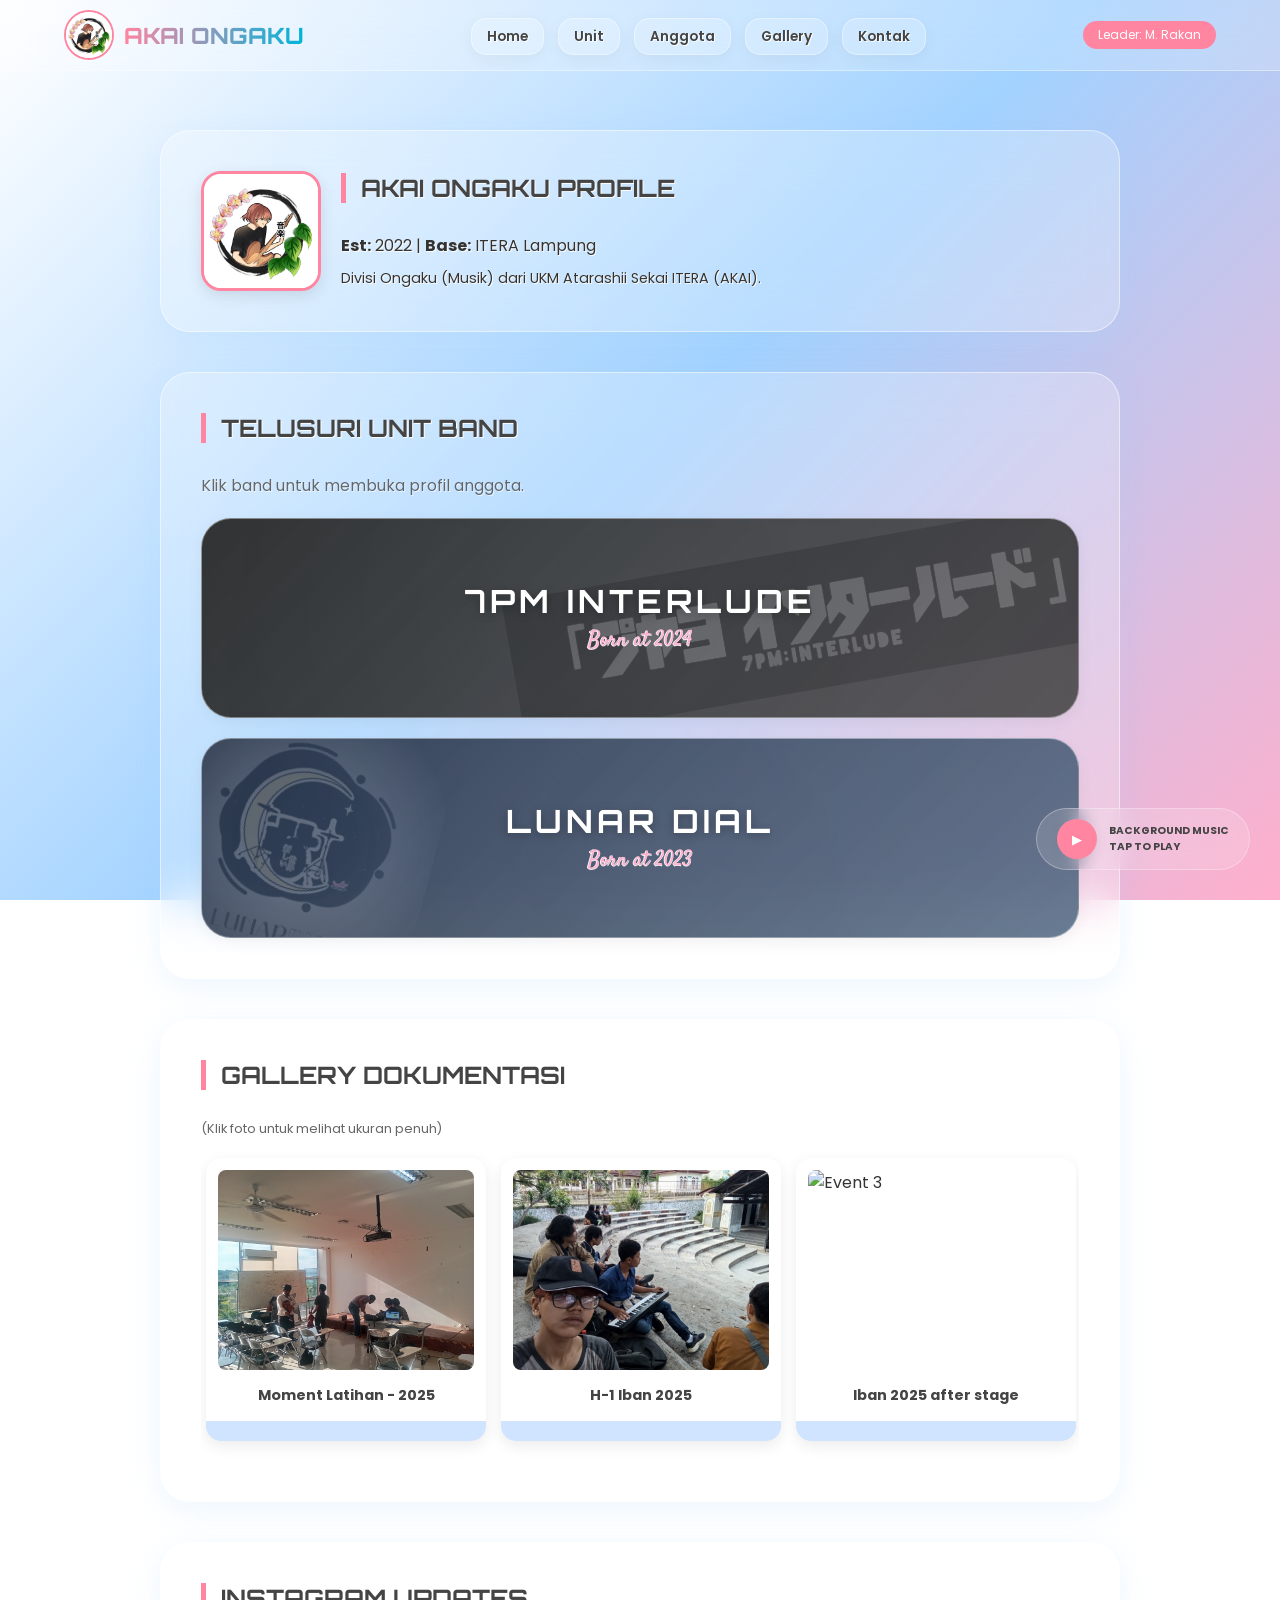
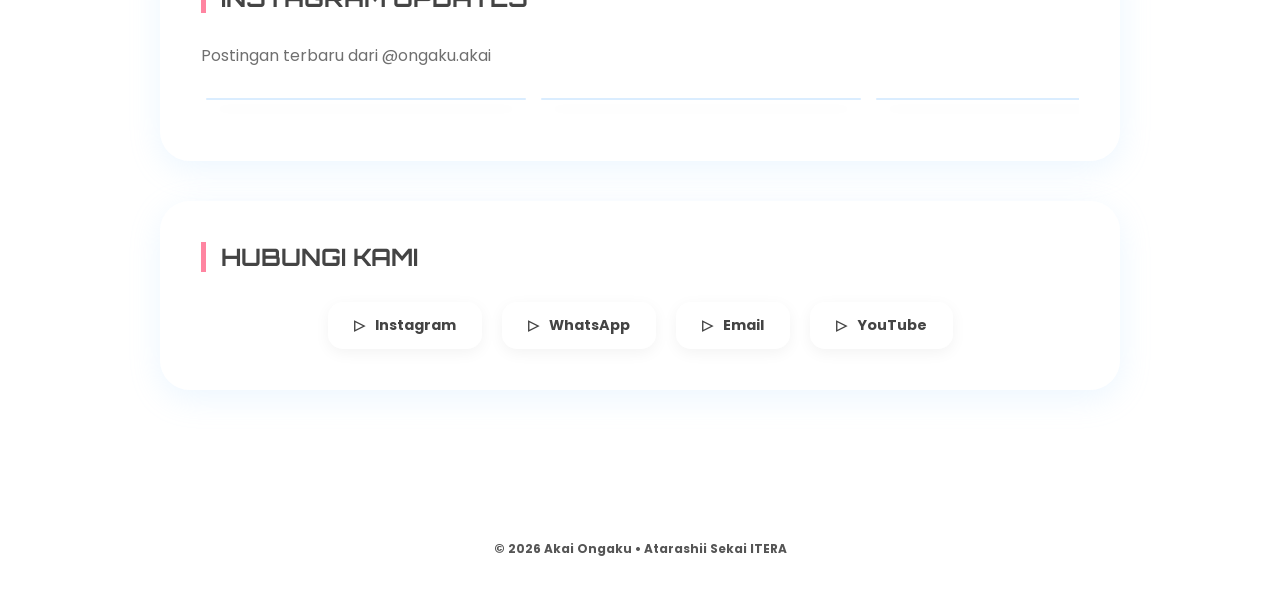
==== index.html @ 11abb49c "deleted:    README.md renamed:    "\343\202\253\343\203\251\343\202\252\343\202\261\346\225\227\345\" ====
<!DOCTYPE html>
<html lang="id">
<head>
    <meta charset="UTF-8">
    <meta name="viewport" content="width=device-width, initial-scale=1.0">
    <title>Akai Ongaku | Atarashii Sekai</title>
    <link href="https://fonts.googleapis.com/css2?family=Poppins:wght@300;400;600;700&family=Orbitron:wght@500;800&family=Satisfy&display=swap" rel="stylesheet">
    <style>
        /* =========================================
           1. VARIABEL & RESET GLOBAL
        ========================================= */
        :root {
            --soft-blue: rgba(162, 210, 255, 0.4);
            --candy-pink: rgba(255, 175, 204, 0.5);
            --bright-pink: #ff85a1;
            --deep-blue: #1b263b;
            --glass-white: rgba(255, 255, 255, 0.25);
            --text-color: #333;
        }

        * { 
            margin: 0; 
            padding: 0; 
            box-sizing: border-box; 
            scroll-behavior: smooth; 
        }

        body {
            font-family: 'Poppins', sans-serif;
            background: linear-gradient(135deg, #ffffff 0%, #a2d2ff 50%, #ffafcc 100%);
            background-attachment: fixed;
            min-height: 100vh;
            color: var(--text-color);
            overflow-x: hidden;
        }

        /* --- TIPOGRAFI & SHADOW --- */
        h1, h2, h3, p, li, strong, nav a, .member-name, .cat-btn {
            text-shadow: 0.5px 0.5px 0px rgba(255, 255, 255, 0.9), 
                        -0.5px -0.5px 0px rgba(255, 255, 255, 0.9);
        }

        h2 { 
            color: #444; 
            border-left: 5px solid var(--bright-pink); 
            padding-left: 15px; 
            margin-bottom: 30px; 
            font-family: 'Orbitron', sans-serif; 
            text-transform: uppercase; 
        }

        /* --- INTERAKSI GLOBAL (HOVER & ACTIVE) --- */
        nav a, .cat-btn, .member-bio-card, .special-slide, .play-btn, .contact-btn, .close-btn {
            transition: all 0.4s cubic-bezier(0.175, 0.885, 0.32, 1.275);
            box-shadow: 0 4px 15px rgba(0, 0, 0, 0.05);
            backdrop-filter: blur(5px);
            border: 1px solid rgba(255, 255, 255, 0.4);
            cursor: pointer;
            position: relative;
        }

        nav a:hover, .cat-btn:hover, .member-bio-card:hover, .special-slide:hover, .contact-btn:hover, .close-btn:hover {
            transform: translateY(-5px);
            box-shadow: 0 15px 30px rgba(162, 210, 255, 0.3);
            background: rgba(255, 255, 255, 0.7);
            border-color: var(--bright-pink);
        }

        nav a:active, .cat-btn:active, .member-bio-card:active, .special-slide:active, .play-btn:active, .contact-btn:active, .close-btn:active {
            transform: scale(0.96) translateY(2px);
            background: rgba(255, 255, 255, 0.1) !important;
            box-shadow: 0 2px 5px rgba(0,0,0,0.1);
            backdrop-filter: blur(2px);
        }

        /* =========================================
           2. HEADER & NAVIGASI
        ========================================= */
        header {
            background: rgba(255, 255, 255, 0.2); 
            backdrop-filter: blur(15px);
            padding: 10px 5%; 
            display: flex; 
            justify-content: space-between; 
            align-items: center;
            position: fixed; 
            width: 100%; 
            top: 0; 
            z-index: 1000;
            border-bottom: 1px solid rgba(255, 255, 255, 0.4);
        }

        .header-logo { 
            width: 50px; height: 50px; object-fit: contain; 
            border-radius: 50%; border: 2px solid var(--bright-pink); 
        }

        .logo-text { 
            font-family: 'Orbitron', sans-serif; font-size: 1.4rem; font-weight: 800; 
            background: linear-gradient(to right, #ff85a1, #00b4d8, #ff85a1); 
            background-size: 200% auto; -webkit-background-clip: text; 
            -webkit-text-fill-color: transparent; animation: shine 3s linear infinite; 
        }
        @keyframes shine { to { background-position: 200% center; } }

        .leader-tag { 
            font-size: 0.75rem; background: var(--bright-pink); color: white; 
            padding: 5px 15px; border-radius: 20px; 
        }

        nav a { 
            text-decoration: none; color: #444; margin-left: 10px; 
            font-size: 0.85rem; font-weight: 600; padding: 8px 15px; 
            border-radius: 15px; background: rgba(255,255,255,0.2); 
        }

        /* =========================================
           3. KONTAINER UTAMA & SECTIONS
        ========================================= */
        .container { max-width: 1000px; margin: 110px auto 50px; padding: 20px; }

        section {
            background: var(--glass-white); backdrop-filter: blur(25px);
            margin-bottom: 40px; padding: 40px; border-radius: 30px;
            border: 1.5px solid rgba(255, 255, 255, 0.5);
            box-shadow: 0 8px 32px rgba(162, 210, 255, 0.2);
        }

        /* --- BANNER UNIT (7PM & LUNAR) --- */
        .special-slide {
            height: 200px; display: flex; flex-direction: column;
            justify-content: center; align-items: center; text-align: center;
            padding: 0 10%; color: white; border-radius: 30px; margin-top: 20px;
            overflow: hidden; position: relative;
        }
        .special-slide::after { 
            content: ""; position: absolute; width: 200%; height: 200%; 
            background: radial-gradient(circle, rgba(255,255,255,0.05) 0%, transparent 70%); 
            animation: rotate 20s linear infinite; z-index: 1; pointer-events: none; 
        }
        @keyframes rotate { from { transform: rotate(0deg); } to { transform: rotate(360deg); } }

        .slide-7pm { background: linear-gradient(135deg, rgba(26,26,26,0.9), rgba(50,50,50,0.8)); }
        .slide-lunar { background: linear-gradient(135deg, rgba(27,38,59,0.9), rgba(65,90,119,0.8)); }

        .unit-info { z-index: 10; position: relative; }
        .unit-info h1 { font-family: 'Orbitron'; font-size: 2rem; letter-spacing: 4px; text-shadow: 0 2px 10px rgba(0,0,0,0.3); margin-bottom: 5px; }
        .unit-info p { font-family: 'Satisfy'; font-size: 1.3rem; color: #ffafcc; }

        .band-bg-logo { position: absolute; top: 50%; z-index: 5; pointer-events: none; transition: all 0.5s ease; }
        .bg-7pm { right: -5%; width: 70%; height: auto; transform: translateY(-50%) rotate(-10deg); opacity: 0.15; filter: brightness(200%) grayscale(100%); }
        .bg-lunar { left: -5%; height: 140%; width: auto; transform: translateY(-50%) rotate(15deg); opacity: 0.2; -webkit-mask-image: radial-gradient(circle, black 30%, transparent 80%); mask-image: radial-gradient(circle, black 30%, transparent 80%); filter: drop-shadow(0 0 20px rgba(255,255,255,0.5)); }
        
        .special-slide:hover .bg-7pm { transform: translateY(-50%) rotate(0deg) scale(1.05); opacity: 0.25; }
        .special-slide:hover .bg-lunar { transform: translateY(-50%) rotate(0deg) scale(1.05); opacity: 0.3; }

        /* --- KATEGORI & KARTU ANGGOTA --- */
        .category-nav { display: flex; gap: 10px; margin-bottom: 25px; flex-wrap: wrap; justify-content: center; }
        .cat-btn { background: rgba(255,255,255,0.3); padding: 8px 15px; border-radius: 15px; font-size: 0.8rem; font-weight: 700; color: var(--text-color); }
        .cat-btn.active { animation: active-glow 2s infinite ease-in-out; background: rgba(255, 133, 161, 0.2) !important; color: var(--deep-blue); border-color: var(--bright-pink); }
        @keyframes active-glow { 0%, 100% { box-shadow: 0 0 5px var(--bright-pink); } 50% { box-shadow: 0 0 15px var(--bright-pink); } }

        .member-grid { display: grid; grid-template-columns: repeat(auto-fit, minmax(250px, 1fr)); gap: 20px; }
        .member-bio-card { background: rgba(255, 255, 255, 0.5); border-radius: 25px; padding: 20px; display: flex; gap: 15px; align-items: center; text-decoration: none; color: inherit; }
        .bio-photo { width: 65px; height: 65px; border-radius: 12px; object-fit: cover; border: 2px solid white; box-shadow: 0 4px 10px rgba(0,0,0,0.1); background: #eee; }

        /* --- GALERI (CAROUSEL + CLICK TO FIT) --- */
        .gallery-grid { 
            display: flex; /* Mode baris ke samping */
            gap: 15px; 
            overflow-x: auto; /* Bisa digeser horizontal */
            padding: 10px 5px 20px; 
            scroll-snap-type: x mandatory; 
            -webkit-overflow-scrolling: touch; 
        }
        
        .gallery-grid::-webkit-scrollbar { height: 8px; }
        .gallery-grid::-webkit-scrollbar-thumb { background: var(--bright-pink); border-radius: 10px; }

        .gallery-item { 
            flex: 0 0 280px; 
            scroll-snap-align: center; 
            background: white; 
            border-radius: 15px; 
            padding: 12px 12px 0 12px; 
            box-shadow: 0 5px 15px rgba(0,0,0,0.08); 
            border-bottom: 20px solid #d0e3ff; 
            display: flex;
            flex-direction: column;
            transition: transform 0.3s ease;
        }

        .gallery-item:hover { transform: translateY(-5px); }

        .gallery-item img { 
            width: 100%; 
            height: 200px; /* Tinggi awal seragam */
            object-fit: cover; 
            border-radius: 8px;
            display: block; 
            cursor: pointer; 
            transition: all 0.4s ease; 
        }
        
        .gallery-item:hover img { transform: scale(1.05); }

        /* Class untuk mode "Utuh" saat diklik */
        .gallery-item img.show-full {
            object-fit: contain !important; 
            background-color: #1b263b; 
            transform: scale(1) !important; 
        }

        .gallery-item .desc { 
            padding: 15px 10px; 
            font-size: 0.9rem; 
            background: white; 
            text-align: center; 
            font-weight: 700; 
            color: #444; 
        }

        /* --- INSTAGRAM FEED --- */
        .ig-embed-container { display: flex; gap: 15px; overflow-x: auto; padding: 10px 5px 20px; scroll-snap-type: x mandatory; -webkit-overflow-scrolling: touch; }
        .ig-embed-container::-webkit-scrollbar { height: 6px; }
        .ig-embed-container::-webkit-scrollbar-thumb { background: var(--candy-pink); border-radius: 10px; }
        .ig-embed-card { flex: 0 0 320px; scroll-snap-align: center; background: white; border-radius: 15px; overflow: hidden; box-shadow: 0 10px 20px rgba(0,0,0,0.05); border: 1px solid var(--soft-blue); }

        /* --- KONTAK & FOOTER --- */
        .contact-grid { display: flex; justify-content: center; gap: 20px; flex-wrap: wrap; }
        .contact-btn { display: flex; align-items: center; gap: 10px; padding: 12px 25px; background: rgba(255,255,255,0.4); border-radius: 15px; text-decoration: none; color: #444; font-weight: bold; font-size: 0.9rem; }
        footer { text-align: center; padding: 40px; color: #555; font-size: 0.75rem; font-weight: bold; }

        /* =========================================
           4. OVERLAY & BACKGROUND BAND
        ========================================= */
        .overlay-page {
            position: fixed; top: 0; left: 0; width: 100%; height: 100%;
            background: rgba(255, 255, 255, 0.95); backdrop-filter: blur(30px);
            z-index: 3000; padding: 80px 20px 40px; overflow-y: auto;
            transform: translateY(100%); opacity: 0; transition: all 0.6s cubic-bezier(0.77, 0, 0.175, 1);
        }
        
        .overlay-page.active { transform: translateY(0); opacity: 1; }
        
        .close-btn {
            position: fixed; top: 20px; right: 20px; width: 50px; height: 50px;
            border-radius: 50%; background: var(--bright-pink); color: white;
            font-size: 1.5rem; display: flex; justify-content: center; align-items: center;
            z-index: 3001; border: 2px solid white;
        }

        #page-7pm, #page-lunar {
            background-size: cover;      
            background-position: center; 
            background-repeat: no-repeat;
            color: white !important;     
        }

        #page-7pm { background-image: linear-gradient(to bottom, rgba(27, 38, 59, 0.9), rgba(0, 0, 0, 0.95)), url('pict/bg/7L.png'); }
        #page-lunar { background-image: linear-gradient(to bottom, rgba(27, 38, 59, 0.9), rgba(0, 0, 0, 0.95)), url('pict/bg/LD.png'); }

        #page-7pm h1, #page-7pm h2, #page-7pm p,
        #page-lunar h1, #page-lunar h2, #page-lunar p,
        #page-7pm .unit-info p, #page-lunar .unit-info p {
            color: white !important;
            text-shadow: 0 2px 10px rgba(0,0,0,0.8) !important;
        }
        
        #page-7pm h2, #page-lunar h2 { border-left: none; text-align: center; padding-left: 0; }
        #page-7pm p[style*="Satisfy"] { color: #ff85a1 !important; }
        #page-lunar p[style*="Satisfy"] { color: #a2d2ff !important; }

        /* =========================================
           5. MUSIC PLAYER & PARTIKEL NOT MUSIK
        ========================================= */
        .music-player { 
            position: fixed; bottom: 30px; right: 30px; 
            background: rgba(255, 255, 255, 0.15); backdrop-filter: blur(10px); 
            padding: 10px 20px; border-radius: 50px; display: flex; align-items: center; 
            gap: 12px; border: 1px solid rgba(255, 255, 255, 0.3); z-index: 2000; 
        }
        
        .music-player:hover { 
            background: rgba(255, 255, 255, 0.4); 
            border-color: var(--bright-pink); 
            transform: translateY(-5px) !important; 
        }
        
        .play-btn { 
            width: 40px; height: 40px; border-radius: 50%; border: none; 
            background: var(--bright-pink); color: white; display: flex; 
            align-items: center; justify-content: center; position: relative; 
        }
        
        .play-btn.playing::after { 
            content: ""; position: absolute; width: 100%; height: 100%; 
            border-radius: 50%; background: var(--bright-pink); 
            animation: pulse-ring 1.5s cubic-bezier(0.215, 0.61, 0.355, 1) infinite; 
        }
        
        @keyframes pulse-ring { 
            0% { transform: scale(.33); } 
            80%, 100% { opacity: 0; } 
        }

        #particles { position: fixed; top: 0; left: 0; width: 100%; height: 100%; z-index: -1; }
        
        .music-note {
            position: absolute; bottom: -50px; color: rgba(255, 255, 255, 0.6); 
            font-size: 24px; pointer-events: none; animation: floatUp linear forwards; 
            z-index: -1; text-shadow: 0 0 5px rgba(255, 133, 161, 0.4); 
        }
        
        @keyframes floatUp {
            0% { transform: translateY(0) rotate(0deg) translateX(0); opacity: 0; }
            10% { opacity: 0.8; }
            100% { transform: translateY(-110vh) rotate(360deg) translateX(50px); opacity: 0; }
        }

        /* =========================================
           6. RESPONSIVE MOBILE (Posisikan Paling Bawah!)
        ========================================= */
        @media (max-width: 768px) {
            header { flex-direction: column; gap: 15px; padding: 15px; background: rgba(255, 255, 255, 0.85); }
            nav { display: flex; flex-wrap: wrap; justify-content: center; gap: 8px; }
            nav a { margin: 0; font-size: 0.75rem; padding: 6px 12px; }
            .leader-tag { display: none; }
            
            .container { margin-top: 160px; padding: 15px; }
            h1 { font-size: 1.8rem !important; }
            h2 { font-size: 1.4rem; border-left-width: 4px; padding-left: 10px; }
            
            .special-slide { height: 160px; padding: 0 15px; }
            .special-slide .unit-info h1 { font-size: 1.5rem; letter-spacing: 2px; }
            .bg-7pm, .bg-lunar { opacity: 0.1; }
            
            .music-player { bottom: 15px; right: 15px; padding: 8px 15px; background: rgba(255, 255, 255, 0.6); }
            .music-player div { display: none; } 
            
            .overlay-page { padding: 20px 15px; z-index: 5000; }
            .close-btn { top: 15px; right: 15px; width: 40px; height: 40px; font-size: 1.2rem; }
            
            .contact-grid { display: grid; grid-template-columns: 1fr 1fr; gap: 10px; }
            .contact-btn { justify-content: center; font-size: 0.8rem; padding: 10px; }
            
            .ig-embed-card { flex: 0 0 280px; }
            #instagram-feed { display: none; }
        }
    </style>
</head>
<body>

    <div id="particles"></div>

    <header>
        <div style="display: flex; align-items: center; gap: 10px;">
            <img src="pict/logo/1000211311.png" class="header-logo" alt="Akai Logo">
            <div class="logo-text">AKAI ONGAKU</div>
        </div>
        <nav>
            <a href="#home">Home</a>
            <a href="#unit">Unit</a>
            <a href="#" onclick="openOverlay('members')">Anggota</a>
            <a href="#gallery">Gallery</a>
            <a href="#contact">Kontak</a>
        </nav>
        <div class="leader-tag">Leader: M. Rakan</div>
    </header>

    <div class="music-player">
        <button class="play-btn" id="playPause">▶</button>
        <div style="font-size: 0.65rem; font-weight: bold; color: #444;">
            BACKGROUND MUSIC<br><span id="statusText">TAP TO PLAY</span>
        </div>
        <audio id="bgMusic" loop src="./database/カラオケ敗北ヒーロー  ころんOff Vocal.mp3"></audio>
    </div>

    <div class="container">
        
        <section id="home">
            <div style="display: flex; align-items: center; gap: 20px; flex-wrap: wrap;">
                <img src="pict/logo/1000211311.png" style="width: 120px; border-radius: 20px; border: 3px solid var(--bright-pink); box-shadow: 0 5px 15px rgba(0,0,0,0.1);" alt="Akai Profile">
                <div>
                    <h2>Akai Ongaku Profile</h2>
                    <p><strong>Est:</strong> 2022 | <strong>Base:</strong> ITERA Lampung</p>
                    <p style="margin-top: 10px; font-size: 0.9rem;">Divisi Ongaku (Musik) dari UKM Atarashii Sekai ITERA (AKAI).</p>
                </div>
            </div>
        </section>

        <section id="unit">
            <h2>Telusuri Unit Band</h2>
            <p style="margin-bottom: 20px; opacity: 0.7;">Klik band untuk membuka profil anggota.</p>
            
            <div class="special-slide slide-7pm" onclick="openOverlay('7pm')">
                <img src="pict/logo/7Lude1.png.png" class="band-bg-logo bg-7pm" alt="7PM Watermark">
                <div class="unit-info">
                    <h1>7PM INTERLUDE</h1>
                    <p>Born at 2024</p>
                </div>
            </div>

            <div class="special-slide slide-lunar" onclick="openOverlay('lunar')">
                <img src="pict/logo/LunarDial.jpg" class="band-bg-logo bg-lunar" alt="Lunar Watermark">
                <div class="unit-info">
                    <h1>LUNAR DIAL</h1>
                    <p>Born at 2023</p>
                </div>
            </div>
        </section>  
        
        <section id="gallery">
            <h2>Gallery Dokumentasi</h2>
            <p style="font-size: 0.8rem; margin-bottom: 10px; color: #666;">(Klik foto untuk melihat ukuran penuh)</p>
            <div class="gallery-grid">
                <div class="gallery-item">
                    <img src="pict/bg/Kelas2023.jpg" alt="Event 1">
                    <div class="desc">Moment Latihan - 2025</div>
                </div>
                <div class="gallery-item">
                    <img src="pict/bg/Iban23prep.jpg" alt="Event 2">
                    <div class="desc">H-1 Iban 2025</div>
                </div>
                <div class="gallery-item">
                    <img src="pict/bg/Iban2025.png" alt="Event 3">
                    <div class="desc">Iban 2025 after stage</div>
                </div>
            </div>
        </section>
        
        <section id="instagram-feed">
            <h2>Instagram Updates</h2>
            <p style="margin-bottom: 20px; opacity: 0.7;">Postingan terbaru dari @ongaku.akai</p>
            
            <div class="horizontal-scroll ig-embed-container">
                <div class="ig-embed-card">
                    <blockquote class="instagram-media" data-instgrm-permalink="https://www.instagram.com/reel/C9dBE7JuEC5/" data-instgrm-version="14"></blockquote>
                </div>
                <div class="ig-embed-card">
                    <blockquote class="instagram-media" data-instgrm-permalink="https://www.instagram.com/reel/DBtvHWwRVF-/" data-instgrm-version="14"></blockquote>
                </div>
                <div class="ig-embed-card">
                    <blockquote class="instagram-media" data-instgrm-permalink="https://www.instagram.com/reel/C-k5lm6OPmc/" data-instgrm-version="14"></blockquote>
                </div>
                <div class="ig-embed-card">
                    <blockquote class="instagram-media" data-instgrm-permalink="https://www.instagram.com/reel/C-3ANvCuqGm/" data-instgrm-version="14"></blockquote>
                </div>
                <div class="ig-embed-card">
                    <blockquote class="instagram-media" data-instgrm-permalink="https://www.instagram.com/reel/DAnk06qONRy/" data-instgrm-version="14"></blockquote>
                </div>
                <div class="ig-embed-card">
                    <blockquote class="instagram-media" data-instgrm-permalink="https://www.instagram.com/reel/DHx0wN8vG3r/" data-instgrm-version="14"></blockquote>
                </div>
            </div>
        </section>
        <script async src="//www.instagram.com/embed.js"></script>

        <section id="contact">
            <h2>Hubungi Kami</h2>
            <div class="contact-grid">
                <a href="https://www.instagram.com/ongaku.akai" target="_blank" class="contact-btn">
                    <span>▷</span> Instagram
                </a>
                <a href="#" target="_blank" class="contact-btn">
                    <span>▷</span> WhatsApp
                </a>
                <a href="#" class="contact-btn">
                    <span>▷</span> Email
                </a>
                <a href="#" class="contact-btn">
                    <span>▷</span> YouTube
                </a>
            </div>
        </section>

    </div>

    <div id="page-7pm" class="overlay-page">
        <div class="close-btn" onclick="closeOverlay('7pm')">×</div>
        <div class="container" style="margin-top: 20px;">
            <div style="text-align: center; margin-bottom: 40px;">
                <img src="pict/logo/7Lude1.png.png" style="width: 150px; border-radius: 20px; margin-bottom: 10px; box-shadow: 0 10px 30px rgba(0,0,0,0.2);">
                <h1 style="font-family: 'Orbitron'; font-size: 2.5rem; margin-bottom: 0;">7PM INTERLUDE</h1>
                <p style="font-family: 'Satisfy'; color: #ff85a1; font-size: 1.5rem;">The Sunset Symphony</p>
            </div>
            <h2>Anggota 7Lude</h2>
            <div class="member-grid" id="grid-7pm"></div>
        </div>
    </div>

    <div id="page-lunar" class="overlay-page">
        <div class="close-btn" onclick="closeOverlay('lunar')">×</div>
        <div class="container" style="margin-top: 20px;">
            <div style="text-align: center; margin-bottom: 40px;">
                <img src="pict/logo/LunarDial.jpg" style="width: 150px; border-radius: 50%; margin-bottom: 10px; box-shadow: 0 0 30px rgba(255,255,255,0.5); border: 4px solid white;">
                <h1 style="font-family: 'Orbitron'; font-size: 2.5rem; margin-bottom: 0;">LUNAR DIAL</h1>
                <p style="font-family: 'Satisfy'; color: #a2d2ff; font-size: 1.5rem;">Midnight Call</p>
            </div>
            <h2>Anggota Lunar Dial</h2>
            <div class="member-grid" id="grid-lunar"></div>
        </div>
    </div>

    <div id="page-members" class="overlay-page">
        <div class="close-btn" onclick="closeOverlay('members')">×</div>
        <div class="container" style="margin-top: 20px;">
            <h1 style="text-align: center; font-family: 'Orbitron'; margin-bottom: 30px;">Daftar Anggota</h1>
            <div class="category-nav">
                <div class="cat-btn active" onclick="switchMemberTab('pengurus26', this)">Pengurus 2026</div>
                <div class="cat-btn" onclick="switchMemberTab('aktif', this)">Anggota</div>
                <div class="cat-btn" onclick="switchMemberTab('demis', this)">Demisioner</div>
                <div class="cat-btn" onclick="switchMemberTab('lulus', this)">Lulus</div>
                <div class="cat-btn" onclick="switchMemberTab('founder', this)">Founder 2022</div>
            </div>
            <div class="member-grid" id="grid-general"></div>
        </div>
    </div>

    <footer>&copy; 2026 Akai Ongaku • Atarashii Sekai ITERA</footer>
    <script src="script.js"></script>
    
    <!-- Vercel Speed Insights -->
    <script>
        window.si = window.si || function () { (window.siq = window.siq || []).push(arguments); };
    </script>
    <script defer src="/_vercel/speed-insights/script.js"></script>
</body>
</html>
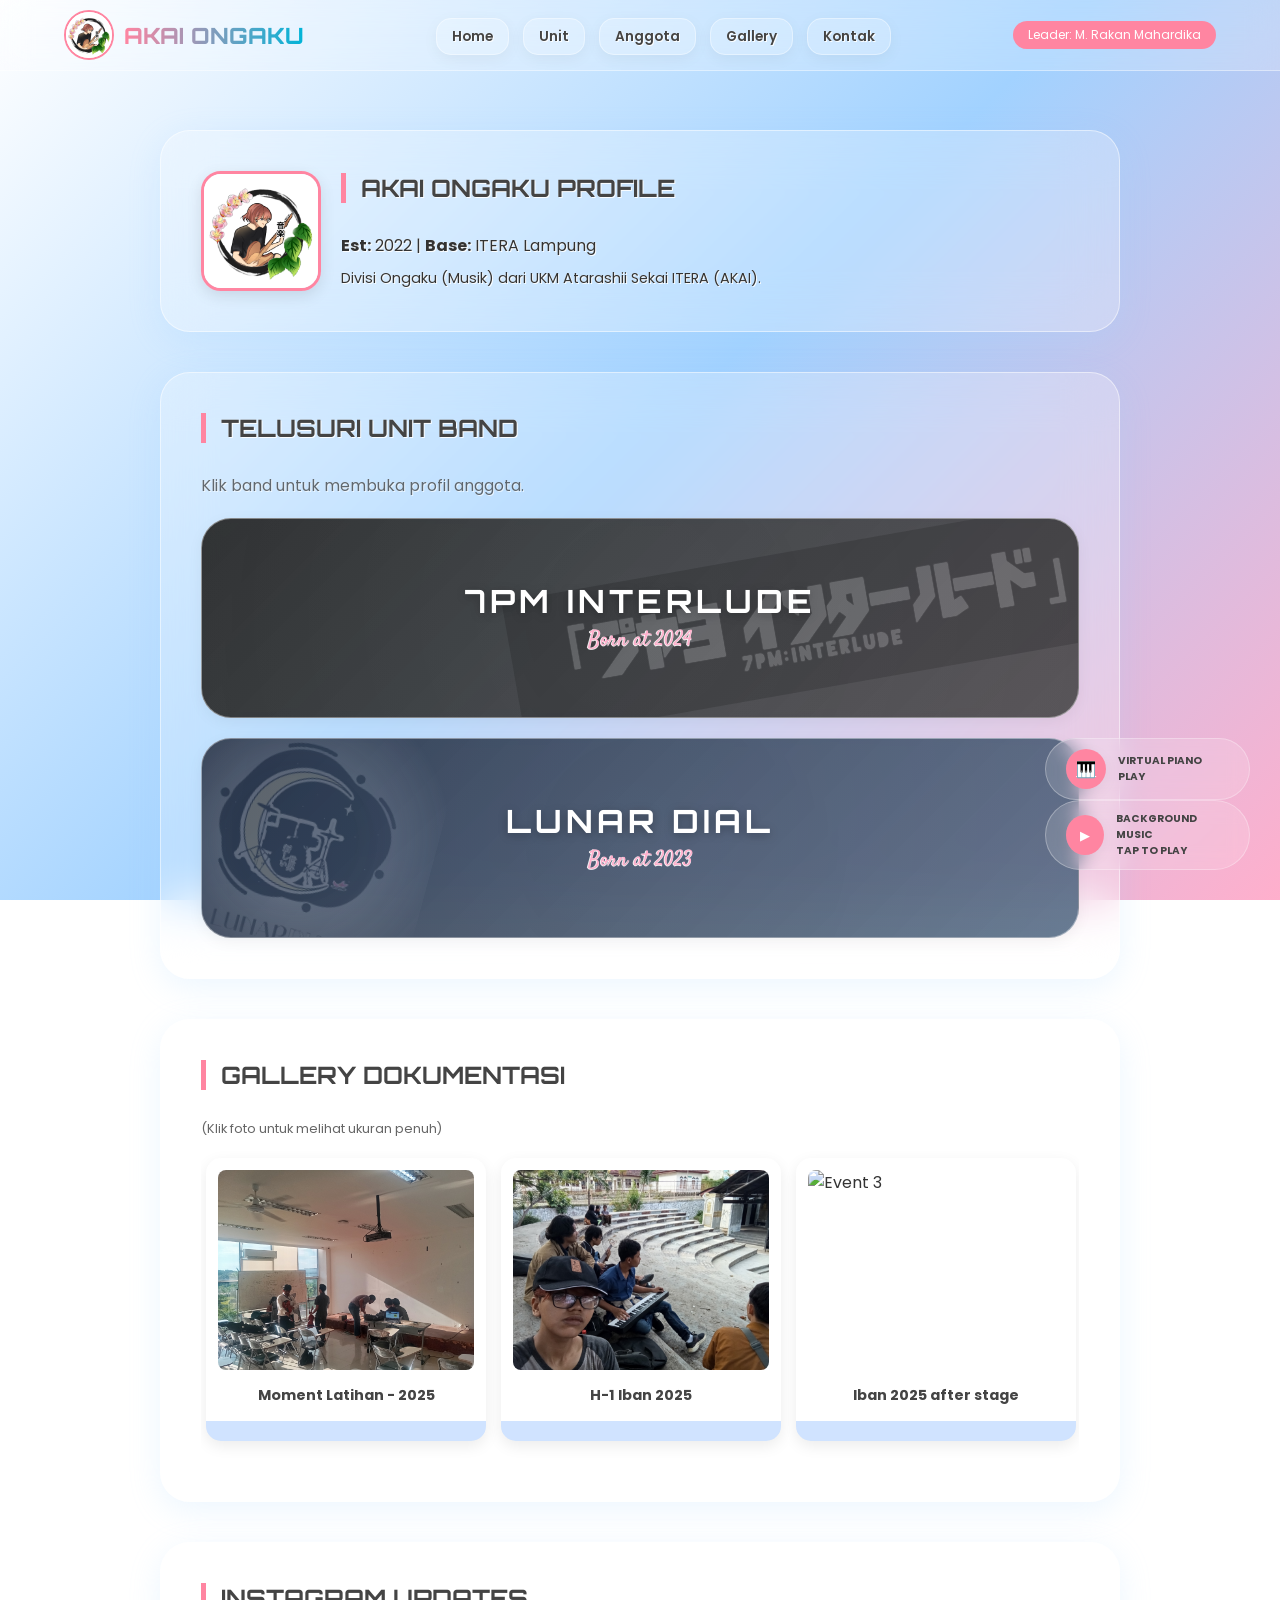
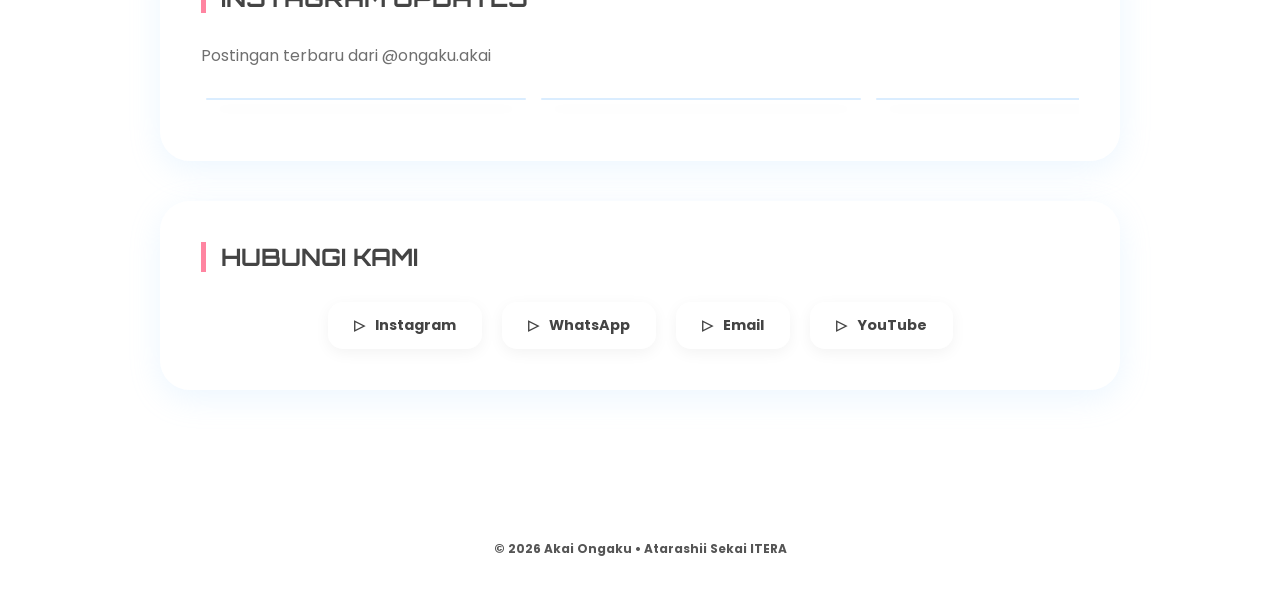
==== commit 12c77585: "Added Virtual Piano" ====
--- a/index.html
+++ b/index.html
@@ -5,349 +5,8 @@
     <meta name="viewport" content="width=device-width, initial-scale=1.0">
     <title>Akai Ongaku | Atarashii Sekai</title>
     <link href="https://fonts.googleapis.com/css2?family=Poppins:wght@300;400;600;700&family=Orbitron:wght@500;800&family=Satisfy&display=swap" rel="stylesheet">
-    <style>
-        /* =========================================
-           1. VARIABEL & RESET GLOBAL
-        ========================================= */
-        :root {
-            --soft-blue: rgba(162, 210, 255, 0.4);
-            --candy-pink: rgba(255, 175, 204, 0.5);
-            --bright-pink: #ff85a1;
-            --deep-blue: #1b263b;
-            --glass-white: rgba(255, 255, 255, 0.25);
-            --text-color: #333;
-        }
-
-        * { 
-            margin: 0; 
-            padding: 0; 
-            box-sizing: border-box; 
-            scroll-behavior: smooth; 
-        }
-
-        body {
-            font-family: 'Poppins', sans-serif;
-            background: linear-gradient(135deg, #ffffff 0%, #a2d2ff 50%, #ffafcc 100%);
-            background-attachment: fixed;
-            min-height: 100vh;
-            color: var(--text-color);
-            overflow-x: hidden;
-        }
-
-        /* --- TIPOGRAFI & SHADOW --- */
-        h1, h2, h3, p, li, strong, nav a, .member-name, .cat-btn {
-            text-shadow: 0.5px 0.5px 0px rgba(255, 255, 255, 0.9), 
-                        -0.5px -0.5px 0px rgba(255, 255, 255, 0.9);
-        }
-
-        h2 { 
-            color: #444; 
-            border-left: 5px solid var(--bright-pink); 
-            padding-left: 15px; 
-            margin-bottom: 30px; 
-            font-family: 'Orbitron', sans-serif; 
-            text-transform: uppercase; 
-        }
-
-        /* --- INTERAKSI GLOBAL (HOVER & ACTIVE) --- */
-        nav a, .cat-btn, .member-bio-card, .special-slide, .play-btn, .contact-btn, .close-btn {
-            transition: all 0.4s cubic-bezier(0.175, 0.885, 0.32, 1.275);
-            box-shadow: 0 4px 15px rgba(0, 0, 0, 0.05);
-            backdrop-filter: blur(5px);
-            border: 1px solid rgba(255, 255, 255, 0.4);
-            cursor: pointer;
-            position: relative;
-        }
-
-        nav a:hover, .cat-btn:hover, .member-bio-card:hover, .special-slide:hover, .contact-btn:hover, .close-btn:hover {
-            transform: translateY(-5px);
-            box-shadow: 0 15px 30px rgba(162, 210, 255, 0.3);
-            background: rgba(255, 255, 255, 0.7);
-            border-color: var(--bright-pink);
-        }
-
-        nav a:active, .cat-btn:active, .member-bio-card:active, .special-slide:active, .play-btn:active, .contact-btn:active, .close-btn:active {
-            transform: scale(0.96) translateY(2px);
-            background: rgba(255, 255, 255, 0.1) !important;
-            box-shadow: 0 2px 5px rgba(0,0,0,0.1);
-            backdrop-filter: blur(2px);
-        }
-
-        /* =========================================
-           2. HEADER & NAVIGASI
-        ========================================= */
-        header {
-            background: rgba(255, 255, 255, 0.2); 
-            backdrop-filter: blur(15px);
-            padding: 10px 5%; 
-            display: flex; 
-            justify-content: space-between; 
-            align-items: center;
-            position: fixed; 
-            width: 100%; 
-            top: 0; 
-            z-index: 1000;
-            border-bottom: 1px solid rgba(255, 255, 255, 0.4);
-        }
-
-        .header-logo { 
-            width: 50px; height: 50px; object-fit: contain; 
-            border-radius: 50%; border: 2px solid var(--bright-pink); 
-        }
-
-        .logo-text { 
-            font-family: 'Orbitron', sans-serif; font-size: 1.4rem; font-weight: 800; 
-            background: linear-gradient(to right, #ff85a1, #00b4d8, #ff85a1); 
-            background-size: 200% auto; -webkit-background-clip: text; 
-            -webkit-text-fill-color: transparent; animation: shine 3s linear infinite; 
-        }
-        @keyframes shine { to { background-position: 200% center; } }
-
-        .leader-tag { 
-            font-size: 0.75rem; background: var(--bright-pink); color: white; 
-            padding: 5px 15px; border-radius: 20px; 
-        }
-
-        nav a { 
-            text-decoration: none; color: #444; margin-left: 10px; 
-            font-size: 0.85rem; font-weight: 600; padding: 8px 15px; 
-            border-radius: 15px; background: rgba(255,255,255,0.2); 
-        }
-
-        /* =========================================
-           3. KONTAINER UTAMA & SECTIONS
-        ========================================= */
-        .container { max-width: 1000px; margin: 110px auto 50px; padding: 20px; }
-
-        section {
-            background: var(--glass-white); backdrop-filter: blur(25px);
-            margin-bottom: 40px; padding: 40px; border-radius: 30px;
-            border: 1.5px solid rgba(255, 255, 255, 0.5);
-            box-shadow: 0 8px 32px rgba(162, 210, 255, 0.2);
-        }
-
-        /* --- BANNER UNIT (7PM & LUNAR) --- */
-        .special-slide {
-            height: 200px; display: flex; flex-direction: column;
-            justify-content: center; align-items: center; text-align: center;
-            padding: 0 10%; color: white; border-radius: 30px; margin-top: 20px;
-            overflow: hidden; position: relative;
-        }
-        .special-slide::after { 
-            content: ""; position: absolute; width: 200%; height: 200%; 
-            background: radial-gradient(circle, rgba(255,255,255,0.05) 0%, transparent 70%); 
-            animation: rotate 20s linear infinite; z-index: 1; pointer-events: none; 
-        }
-        @keyframes rotate { from { transform: rotate(0deg); } to { transform: rotate(360deg); } }
-
-        .slide-7pm { background: linear-gradient(135deg, rgba(26,26,26,0.9), rgba(50,50,50,0.8)); }
-        .slide-lunar { background: linear-gradient(135deg, rgba(27,38,59,0.9), rgba(65,90,119,0.8)); }
-
-        .unit-info { z-index: 10; position: relative; }
-        .unit-info h1 { font-family: 'Orbitron'; font-size: 2rem; letter-spacing: 4px; text-shadow: 0 2px 10px rgba(0,0,0,0.3); margin-bottom: 5px; }
-        .unit-info p { font-family: 'Satisfy'; font-size: 1.3rem; color: #ffafcc; }
-
-        .band-bg-logo { position: absolute; top: 50%; z-index: 5; pointer-events: none; transition: all 0.5s ease; }
-        .bg-7pm { right: -5%; width: 70%; height: auto; transform: translateY(-50%) rotate(-10deg); opacity: 0.15; filter: brightness(200%) grayscale(100%); }
-        .bg-lunar { left: -5%; height: 140%; width: auto; transform: translateY(-50%) rotate(15deg); opacity: 0.2; -webkit-mask-image: radial-gradient(circle, black 30%, transparent 80%); mask-image: radial-gradient(circle, black 30%, transparent 80%); filter: drop-shadow(0 0 20px rgba(255,255,255,0.5)); }
-        
-        .special-slide:hover .bg-7pm { transform: translateY(-50%) rotate(0deg) scale(1.05); opacity: 0.25; }
-        .special-slide:hover .bg-lunar { transform: translateY(-50%) rotate(0deg) scale(1.05); opacity: 0.3; }
-
-        /* --- KATEGORI & KARTU ANGGOTA --- */
-        .category-nav { display: flex; gap: 10px; margin-bottom: 25px; flex-wrap: wrap; justify-content: center; }
-        .cat-btn { background: rgba(255,255,255,0.3); padding: 8px 15px; border-radius: 15px; font-size: 0.8rem; font-weight: 700; color: var(--text-color); }
-        .cat-btn.active { animation: active-glow 2s infinite ease-in-out; background: rgba(255, 133, 161, 0.2) !important; color: var(--deep-blue); border-color: var(--bright-pink); }
-        @keyframes active-glow { 0%, 100% { box-shadow: 0 0 5px var(--bright-pink); } 50% { box-shadow: 0 0 15px var(--bright-pink); } }
-
-        .member-grid { display: grid; grid-template-columns: repeat(auto-fit, minmax(250px, 1fr)); gap: 20px; }
-        .member-bio-card { background: rgba(255, 255, 255, 0.5); border-radius: 25px; padding: 20px; display: flex; gap: 15px; align-items: center; text-decoration: none; color: inherit; }
-        .bio-photo { width: 65px; height: 65px; border-radius: 12px; object-fit: cover; border: 2px solid white; box-shadow: 0 4px 10px rgba(0,0,0,0.1); background: #eee; }
-
-        /* --- GALERI (CAROUSEL + CLICK TO FIT) --- */
-        .gallery-grid { 
-            display: flex; /* Mode baris ke samping */
-            gap: 15px; 
-            overflow-x: auto; /* Bisa digeser horizontal */
-            padding: 10px 5px 20px; 
-            scroll-snap-type: x mandatory; 
-            -webkit-overflow-scrolling: touch; 
-        }
-        
-        .gallery-grid::-webkit-scrollbar { height: 8px; }
-        .gallery-grid::-webkit-scrollbar-thumb { background: var(--bright-pink); border-radius: 10px; }
-
-        .gallery-item { 
-            flex: 0 0 280px; 
-            scroll-snap-align: center; 
-            background: white; 
-            border-radius: 15px; 
-            padding: 12px 12px 0 12px; 
-            box-shadow: 0 5px 15px rgba(0,0,0,0.08); 
-            border-bottom: 20px solid #d0e3ff; 
-            display: flex;
-            flex-direction: column;
-            transition: transform 0.3s ease;
-        }
-
-        .gallery-item:hover { transform: translateY(-5px); }
-
-        .gallery-item img { 
-            width: 100%; 
-            height: 200px; /* Tinggi awal seragam */
-            object-fit: cover; 
-            border-radius: 8px;
-            display: block; 
-            cursor: pointer; 
-            transition: all 0.4s ease; 
-        }
-        
-        .gallery-item:hover img { transform: scale(1.05); }
-
-        /* Class untuk mode "Utuh" saat diklik */
-        .gallery-item img.show-full {
-            object-fit: contain !important; 
-            background-color: #1b263b; 
-            transform: scale(1) !important; 
-        }
-
-        .gallery-item .desc { 
-            padding: 15px 10px; 
-            font-size: 0.9rem; 
-            background: white; 
-            text-align: center; 
-            font-weight: 700; 
-            color: #444; 
-        }
-
-        /* --- INSTAGRAM FEED --- */
-        .ig-embed-container { display: flex; gap: 15px; overflow-x: auto; padding: 10px 5px 20px; scroll-snap-type: x mandatory; -webkit-overflow-scrolling: touch; }
-        .ig-embed-container::-webkit-scrollbar { height: 6px; }
-        .ig-embed-container::-webkit-scrollbar-thumb { background: var(--candy-pink); border-radius: 10px; }
-        .ig-embed-card { flex: 0 0 320px; scroll-snap-align: center; background: white; border-radius: 15px; overflow: hidden; box-shadow: 0 10px 20px rgba(0,0,0,0.05); border: 1px solid var(--soft-blue); }
-
-        /* --- KONTAK & FOOTER --- */
-        .contact-grid { display: flex; justify-content: center; gap: 20px; flex-wrap: wrap; }
-        .contact-btn { display: flex; align-items: center; gap: 10px; padding: 12px 25px; background: rgba(255,255,255,0.4); border-radius: 15px; text-decoration: none; color: #444; font-weight: bold; font-size: 0.9rem; }
-        footer { text-align: center; padding: 40px; color: #555; font-size: 0.75rem; font-weight: bold; }
-
-        /* =========================================
-           4. OVERLAY & BACKGROUND BAND
-        ========================================= */
-        .overlay-page {
-            position: fixed; top: 0; left: 0; width: 100%; height: 100%;
-            background: rgba(255, 255, 255, 0.95); backdrop-filter: blur(30px);
-            z-index: 3000; padding: 80px 20px 40px; overflow-y: auto;
-            transform: translateY(100%); opacity: 0; transition: all 0.6s cubic-bezier(0.77, 0, 0.175, 1);
-        }
-        
-        .overlay-page.active { transform: translateY(0); opacity: 1; }
-        
-        .close-btn {
-            position: fixed; top: 20px; right: 20px; width: 50px; height: 50px;
-            border-radius: 50%; background: var(--bright-pink); color: white;
-            font-size: 1.5rem; display: flex; justify-content: center; align-items: center;
-            z-index: 3001; border: 2px solid white;
-        }
-
-        #page-7pm, #page-lunar {
-            background-size: cover;      
-            background-position: center; 
-            background-repeat: no-repeat;
-            color: white !important;     
-        }
-
-        #page-7pm { background-image: linear-gradient(to bottom, rgba(27, 38, 59, 0.9), rgba(0, 0, 0, 0.95)), url('pict/bg/7L.png'); }
-        #page-lunar { background-image: linear-gradient(to bottom, rgba(27, 38, 59, 0.9), rgba(0, 0, 0, 0.95)), url('pict/bg/LD.png'); }
-
-        #page-7pm h1, #page-7pm h2, #page-7pm p,
-        #page-lunar h1, #page-lunar h2, #page-lunar p,
-        #page-7pm .unit-info p, #page-lunar .unit-info p {
-            color: white !important;
-            text-shadow: 0 2px 10px rgba(0,0,0,0.8) !important;
-        }
-        
-        #page-7pm h2, #page-lunar h2 { border-left: none; text-align: center; padding-left: 0; }
-        #page-7pm p[style*="Satisfy"] { color: #ff85a1 !important; }
-        #page-lunar p[style*="Satisfy"] { color: #a2d2ff !important; }
-
-        /* =========================================
-           5. MUSIC PLAYER & PARTIKEL NOT MUSIK
-        ========================================= */
-        .music-player { 
-            position: fixed; bottom: 30px; right: 30px; 
-            background: rgba(255, 255, 255, 0.15); backdrop-filter: blur(10px); 
-            padding: 10px 20px; border-radius: 50px; display: flex; align-items: center; 
-            gap: 12px; border: 1px solid rgba(255, 255, 255, 0.3); z-index: 2000; 
-        }
-        
-        .music-player:hover { 
-            background: rgba(255, 255, 255, 0.4); 
-            border-color: var(--bright-pink); 
-            transform: translateY(-5px) !important; 
-        }
-        
-        .play-btn { 
-            width: 40px; height: 40px; border-radius: 50%; border: none; 
-            background: var(--bright-pink); color: white; display: flex; 
-            align-items: center; justify-content: center; position: relative; 
-        }
-        
-        .play-btn.playing::after { 
-            content: ""; position: absolute; width: 100%; height: 100%; 
-            border-radius: 50%; background: var(--bright-pink); 
-            animation: pulse-ring 1.5s cubic-bezier(0.215, 0.61, 0.355, 1) infinite; 
-        }
-        
-        @keyframes pulse-ring { 
-            0% { transform: scale(.33); } 
-            80%, 100% { opacity: 0; } 
-        }
-
-        #particles { position: fixed; top: 0; left: 0; width: 100%; height: 100%; z-index: -1; }
-        
-        .music-note {
-            position: absolute; bottom: -50px; color: rgba(255, 255, 255, 0.6); 
-            font-size: 24px; pointer-events: none; animation: floatUp linear forwards; 
-            z-index: -1; text-shadow: 0 0 5px rgba(255, 133, 161, 0.4); 
-        }
-        
-        @keyframes floatUp {
-            0% { transform: translateY(0) rotate(0deg) translateX(0); opacity: 0; }
-            10% { opacity: 0.8; }
-            100% { transform: translateY(-110vh) rotate(360deg) translateX(50px); opacity: 0; }
-        }
-
-        /* =========================================
-           6. RESPONSIVE MOBILE (Posisikan Paling Bawah!)
-        ========================================= */
-        @media (max-width: 768px) {
-            header { flex-direction: column; gap: 15px; padding: 15px; background: rgba(255, 255, 255, 0.85); }
-            nav { display: flex; flex-wrap: wrap; justify-content: center; gap: 8px; }
-            nav a { margin: 0; font-size: 0.75rem; padding: 6px 12px; }
-            .leader-tag { display: none; }
-            
-            .container { margin-top: 160px; padding: 15px; }
-            h1 { font-size: 1.8rem !important; }
-            h2 { font-size: 1.4rem; border-left-width: 4px; padding-left: 10px; }
-            
-            .special-slide { height: 160px; padding: 0 15px; }
-            .special-slide .unit-info h1 { font-size: 1.5rem; letter-spacing: 2px; }
-            .bg-7pm, .bg-lunar { opacity: 0.1; }
-            
-            .music-player { bottom: 15px; right: 15px; padding: 8px 15px; background: rgba(255, 255, 255, 0.6); }
-            .music-player div { display: none; } 
-            
-            .overlay-page { padding: 20px 15px; z-index: 5000; }
-            .close-btn { top: 15px; right: 15px; width: 40px; height: 40px; font-size: 1.2rem; }
-            
-            .contact-grid { display: grid; grid-template-columns: 1fr 1fr; gap: 10px; }
-            .contact-btn { justify-content: center; font-size: 0.8rem; padding: 10px; }
-            
-            .ig-embed-card { flex: 0 0 280px; }
-            #instagram-feed { display: none; }
-        }
-    </style>
+    <link rel="stylesheet" href="style.css">
+    
 </head>
 <body>
 
@@ -365,7 +24,7 @@
             <a href="#gallery">Gallery</a>
             <a href="#contact">Kontak</a>
         </nav>
-        <div class="leader-tag">Leader: M. Rakan</div>
+        <div class="leader-tag">Leader: M. Rakan Mahardika</div>
     </header>
 
     <div class="music-player">
@@ -374,6 +33,13 @@
             BACKGROUND MUSIC<br><span id="statusText">TAP TO PLAY</span>
         </div>
         <audio id="bgMusic" loop src="./database/カラオケ敗北ヒーロー  ころんOff Vocal.mp3"></audio>
+    </div>
+
+    <div class="piano-player">
+        <a href="./fitur/playPiano.html" class="play-btn">🎹</a>
+        <div style="font-size: 0.65rem; font-weight: bold; color: #444;">
+            VIRTUAL PIANO<br><span id="statusText">PLAY</span>
+        </div>
     </div>
 
     <div class="container">
@@ -518,7 +184,7 @@
     </div>
 
     <footer>&copy; 2026 Akai Ongaku • Atarashii Sekai ITERA</footer>
-    <script src="script.js"></script>
+    <script src="./script.js"></script>
     
     <!-- Vercel Speed Insights -->
     <script>
@@ -527,9 +193,3 @@
     <script defer src="/_vercel/speed-insights/script.js"></script>
 </body>
 </html>
-
-
-
-
-
-
--- a/style.css
+++ b/style.css
@@ -0,0 +1,356 @@
+/* =========================================
+    1. VARIABEL & RESET GLOBAL
+========================================= */
+:root {
+    --soft-blue: rgba(162, 210, 255, 0.4);
+    --candy-pink: rgba(255, 175, 204, 0.5);
+    --bright-pink: #ff85a1;
+    --deep-blue: #1b263b;
+    --glass-white: rgba(255, 255, 255, 0.25);
+    --text-color: #333;
+}
+
+* { 
+    margin: 0; 
+    padding: 0; 
+    box-sizing: border-box; 
+    scroll-behavior: smooth; 
+}
+
+body {
+    font-family: 'Poppins', sans-serif;
+    background: linear-gradient(135deg, #ffffff 0%, #a2d2ff 50%, #ffafcc 100%);
+    background-attachment: fixed;
+    min-height: 100vh;
+    color: var(--text-color);
+    overflow-x: hidden;
+}
+
+/* --- TIPOGRAFI & SHADOW --- */
+h1, h2, h3, p, li, strong, nav a, .member-name, .cat-btn {
+    text-shadow: 0.5px 0.5px 0px rgba(255, 255, 255, 0.9), 
+                -0.5px -0.5px 0px rgba(255, 255, 255, 0.9);
+}
+
+h2 { 
+    color: #444; 
+    border-left: 5px solid var(--bright-pink); 
+    padding-left: 15px; 
+    margin-bottom: 30px; 
+    font-family: 'Orbitron', sans-serif; 
+    text-transform: uppercase; 
+}
+
+/* --- INTERAKSI GLOBAL (HOVER & ACTIVE) --- */
+nav a, .cat-btn, .member-bio-card, .special-slide, .play-btn, .contact-btn, .close-btn {
+    transition: all 0.4s cubic-bezier(0.175, 0.885, 0.32, 1.275);
+    box-shadow: 0 4px 15px rgba(0, 0, 0, 0.05);
+    backdrop-filter: blur(5px);
+    border: 1px solid rgba(255, 255, 255, 0.4);
+    cursor: pointer;
+    position: relative;
+}
+
+nav a:hover, .cat-btn:hover, .member-bio-card:hover, .special-slide:hover, .contact-btn:hover, .close-btn:hover {
+    transform: translateY(-5px);
+    box-shadow: 0 15px 30px rgba(162, 210, 255, 0.3);
+    background: rgba(255, 255, 255, 0.7);
+    border-color: var(--bright-pink);
+}
+
+nav a:active, .cat-btn:active, .member-bio-card:active, .special-slide:active, .play-btn:active, .contact-btn:active, .close-btn:active {
+    transform: scale(0.96) translateY(2px);
+    background: rgba(255, 255, 255, 0.1) !important;
+    box-shadow: 0 2px 5px rgba(0,0,0,0.1);
+    backdrop-filter: blur(2px);
+}
+
+/* =========================================
+    2. HEADER & NAVIGASI
+========================================= */
+header {
+    background: rgba(255, 255, 255, 0.2); 
+    backdrop-filter: blur(15px);
+    padding: 10px 5%; 
+    display: flex; 
+    justify-content: space-between; 
+    align-items: center;
+    position: fixed; 
+    width: 100%; 
+    top: 0; 
+    z-index: 1000;
+    border-bottom: 1px solid rgba(255, 255, 255, 0.4);
+}
+
+.header-logo { 
+    width: 50px; height: 50px; object-fit: contain; 
+    border-radius: 50%; border: 2px solid var(--bright-pink); 
+}
+
+.logo-text { 
+    font-family: 'Orbitron', sans-serif; font-size: 1.4rem; font-weight: 800; 
+    background: linear-gradient(to right, #ff85a1, #00b4d8, #ff85a1); 
+    background-size: 200% auto; background-clip: text; 
+    -webkit-text-fill-color: transparent; animation: shine 3s linear infinite; 
+}
+@keyframes shine { to { background-position: 200% center; } }
+
+.leader-tag { 
+    font-size: 0.75rem; background: var(--bright-pink); color: white; 
+    padding: 5px 15px; border-radius: 20px; 
+}
+
+nav a { 
+    text-decoration: none; color: #444; margin-left: 10px; 
+    font-size: 0.85rem; font-weight: 600; padding: 8px 15px; 
+    border-radius: 15px; background: rgba(255,255,255,0.2); 
+}
+
+/* =========================================
+    3. KONTAINER UTAMA & SECTIONS
+========================================= */
+.container { max-width: 1000px; margin: 110px auto 50px; padding: 20px; }
+
+section {
+    background: var(--glass-white); backdrop-filter: blur(25px);
+    margin-bottom: 40px; padding: 40px; border-radius: 30px;
+    border: 1.5px solid rgba(255, 255, 255, 0.5);
+    box-shadow: 0 8px 32px rgba(162, 210, 255, 0.2);
+}
+
+/* --- BANNER UNIT (7PM & LUNAR) --- */
+.special-slide {
+    height: 200px; display: flex; flex-direction: column;
+    justify-content: center; align-items: center; text-align: center;
+    padding: 0 10%; color: white; border-radius: 30px; margin-top: 20px;
+    overflow: hidden; position: relative;
+}
+.special-slide::after { 
+    content: ""; position: absolute; width: 200%; height: 200%; 
+    background: radial-gradient(circle, rgba(255,255,255,0.05) 0%, transparent 70%); 
+    animation: rotate 20s linear infinite; z-index: 1; pointer-events: none; 
+}
+@keyframes rotate { from { transform: rotate(0deg); } to { transform: rotate(360deg); } }
+
+.slide-7pm { background: linear-gradient(135deg, rgba(26,26,26,0.9), rgba(50,50,50,0.8)); }
+.slide-lunar { background: linear-gradient(135deg, rgba(27,38,59,0.9), rgba(65,90,119,0.8)); }
+
+.unit-info { z-index: 10; position: relative; }
+.unit-info h1 { font-family: 'Orbitron'; font-size: 2rem; letter-spacing: 4px; text-shadow: 0 2px 10px rgba(0,0,0,0.3); margin-bottom: 5px; }
+.unit-info p { font-family: 'Satisfy'; font-size: 1.3rem; color: #ffafcc; }
+
+.band-bg-logo { position: absolute; top: 50%; z-index: 5; pointer-events: none; transition: all 0.5s ease; }
+.bg-7pm { right: -5%; width: 70%; height: auto; transform: translateY(-50%) rotate(-10deg); opacity: 0.15; filter: brightness(200%) grayscale(100%); }
+.bg-lunar { left: -5%; height: 140%; width: auto; transform: translateY(-50%) rotate(15deg); opacity: 0.2; -webkit-mask-image: radial-gradient(circle, black 30%, transparent 80%); mask-image: radial-gradient(circle, black 30%, transparent 80%); filter: drop-shadow(0 0 20px rgba(255,255,255,0.5)); }
+
+.special-slide:hover .bg-7pm { transform: translateY(-50%) rotate(0deg) scale(1.05); opacity: 0.25; }
+.special-slide:hover .bg-lunar { transform: translateY(-50%) rotate(0deg) scale(1.05); opacity: 0.3; }
+
+/* --- KATEGORI & KARTU ANGGOTA --- */
+.category-nav { display: flex; gap: 10px; margin-bottom: 25px; flex-wrap: wrap; justify-content: center; }
+.cat-btn { background: rgba(255,255,255,0.3); padding: 8px 15px; border-radius: 15px; font-size: 0.8rem; font-weight: 700; color: var(--text-color); }
+.cat-btn.active { animation: active-glow 2s infinite ease-in-out; background: rgba(255, 133, 161, 0.2) !important; color: var(--deep-blue); border-color: var(--bright-pink); }
+@keyframes active-glow { 0%, 100% { box-shadow: 0 0 5px var(--bright-pink); } 50% { box-shadow: 0 0 15px var(--bright-pink); } }
+
+.member-grid { display: grid; grid-template-columns: repeat(auto-fit, minmax(250px, 1fr)); gap: 20px; }
+.member-bio-card { background: rgba(255, 255, 255, 0.5); border-radius: 25px; padding: 20px; display: flex; gap: 15px; align-items: center; text-decoration: none; color: inherit; }
+.bio-photo { width: 65px; height: 65px; border-radius: 12px; object-fit: cover; border: 2px solid white; box-shadow: 0 4px 10px rgba(0,0,0,0.1); background: #eee; }
+
+/* --- GALERI (CAROUSEL + CLICK TO FIT) --- */
+.gallery-grid { 
+    display: flex; /* Mode baris ke samping */
+    gap: 15px; 
+    overflow-x: auto; /* Bisa digeser horizontal */
+    padding: 10px 5px 20px; 
+    scroll-snap-type: x mandatory; 
+    -webkit-overflow-scrolling: touch; 
+}
+
+.gallery-grid::-webkit-scrollbar { height: 8px; }
+.gallery-grid::-webkit-scrollbar-thumb { background: var(--bright-pink); border-radius: 10px; }
+
+.gallery-item { 
+    flex: 0 0 280px; 
+    scroll-snap-align: center; 
+    background: white; 
+    border-radius: 15px; 
+    padding: 12px 12px 0 12px; 
+    box-shadow: 0 5px 15px rgba(0,0,0,0.08); 
+    border-bottom: 20px solid #d0e3ff; 
+    display: flex;
+    flex-direction: column;
+    transition: transform 0.3s ease;
+}
+
+.gallery-item:hover { transform: translateY(-5px); }
+
+.gallery-item img { 
+    width: 100%; 
+    height: 200px; /* Tinggi awal seragam */
+    object-fit: cover; 
+    border-radius: 8px;
+    display: block; 
+    cursor: pointer; 
+    transition: all 0.4s ease; 
+}
+
+.gallery-item:hover img { transform: scale(1.05); }
+
+/* Class untuk mode "Utuh" saat diklik */
+.gallery-item img.show-full {
+    object-fit: contain !important; 
+    background-color: #1b263b; 
+    transform: scale(1) !important; 
+}
+
+.gallery-item .desc { 
+    padding: 15px 10px; 
+    font-size: 0.9rem; 
+    background: white; 
+    text-align: center; 
+    font-weight: 700; 
+    color: #444; 
+}
+
+/* --- INSTAGRAM FEED --- */
+.ig-embed-container { display: flex; gap: 15px; overflow-x: auto; padding: 10px 5px 20px; scroll-snap-type: x mandatory; -webkit-overflow-scrolling: touch; }
+.ig-embed-container::-webkit-scrollbar { height: 6px; }
+.ig-embed-container::-webkit-scrollbar-thumb { background: var(--candy-pink); border-radius: 10px; }
+.ig-embed-card { flex: 0 0 320px; scroll-snap-align: center; background: white; border-radius: 15px; overflow: hidden; box-shadow: 0 10px 20px rgba(0,0,0,0.05); border: 1px solid var(--soft-blue); }
+
+/* --- KONTAK & FOOTER --- */
+.contact-grid { display: flex; justify-content: center; gap: 20px; flex-wrap: wrap; }
+.contact-btn { display: flex; align-items: center; gap: 10px; padding: 12px 25px; background: rgba(255,255,255,0.4); border-radius: 15px; text-decoration: none; color: #444; font-weight: bold; font-size: 0.9rem; }
+footer { text-align: center; padding: 40px; color: #555; font-size: 0.75rem; font-weight: bold; }
+
+/* =========================================
+    4. OVERLAY & BACKGROUND BAND
+========================================= */
+.overlay-page {
+    position: fixed; top: 0; left: 0; width: 100%; height: 100%;
+    background: rgba(255, 255, 255, 0.95); backdrop-filter: blur(30px);
+    z-index: 3000; padding: 80px 20px 40px; overflow-y: auto;
+    transform: translateY(100%); opacity: 0; transition: all 0.6s cubic-bezier(0.77, 0, 0.175, 1);
+}
+
+.overlay-page.active { transform: translateY(0); opacity: 1; }
+
+.close-btn {
+    position: fixed; top: 20px; right: 20px; width: 50px; height: 50px;
+    border-radius: 50%; background: var(--bright-pink); color: white;
+    font-size: 1.5rem; display: flex; justify-content: center; align-items: center;
+    z-index: 3001; border: 2px solid white;
+}
+
+#page-7pm, #page-lunar {
+    background-size: cover;      
+    background-position: center; 
+    background-repeat: no-repeat;
+    color: white !important;     
+}
+
+#page-7pm { background-image: linear-gradient(to bottom, rgba(27, 38, 59, 0.9), rgba(0, 0, 0, 0.95)), url('pict/bg/7L.png'); }
+#page-lunar { background-image: linear-gradient(to bottom, rgba(27, 38, 59, 0.9), rgba(0, 0, 0, 0.95)), url('pict/bg/LD.png'); }
+
+#page-7pm h1, #page-7pm h2, #page-7pm p,
+#page-lunar h1, #page-lunar h2, #page-lunar p,
+#page-7pm .unit-info p, #page-lunar .unit-info p {
+    color: white !important;
+    text-shadow: 0 2px 10px rgba(0,0,0,0.8) !important;
+}
+
+#page-7pm h2, #page-lunar h2 { border-left: none; text-align: center; padding-left: 0; }
+#page-7pm p[style*="Satisfy"] { color: #ff85a1 !important; }
+#page-lunar p[style*="Satisfy"] { color: #a2d2ff !important; }
+
+/* =========================================
+    5. MUSIC PLAYER & PARTIKEL NOT MUSIK
+========================================= */
+.music-player { 
+    width: 16%;
+    position: fixed; bottom: 30px; right: 30px; 
+    background: rgba(255, 255, 255, 0.15); backdrop-filter: blur(10px); 
+    padding: 10px 20px; border-radius: 50px; display: flex; align-items: center; 
+    gap: 12px; border: 1px solid rgba(255, 255, 255, 0.3); z-index: 2000; 
+}
+
+.music-player:hover { 
+    background: rgba(255, 255, 255, 0.4); 
+    border-color: var(--bright-pink); 
+    transform: translateY(-5px) !important; 
+}
+
+.piano-player { 
+    width: 16%;
+    position: fixed; bottom: 100px; right: 30px; 
+    background: rgba(255, 255, 255, 0.15); backdrop-filter: blur(10px); 
+    padding: 10px 20px; border-radius: 50px; display: flex; align-items: center; 
+    gap: 12px; border: 1px solid rgba(255, 255, 255, 0.3); z-index: 2000; 
+}
+
+.piano-player:hover { 
+    background: rgba(255, 255, 255, 0.4); 
+    border-color: var(--bright-pink); 
+    transform: translateY(-5px) !important; 
+}
+
+.play-btn { 
+    width: 40px; height: 40px; border-radius: 50%; border: none; 
+    background: var(--bright-pink); color: white; display: flex; 
+    align-items: center; justify-content: center; position: relative; 
+}
+
+.play-btn.playing::after { 
+    content: ""; position: absolute; width: 100%; height: 100%; 
+    border-radius: 50%; background: var(--bright-pink); 
+    animation: pulse-ring 1.5s cubic-bezier(0.215, 0.61, 0.355, 1) infinite; 
+}
+
+@keyframes pulse-ring { 
+    0% { transform: scale(.33); } 
+    80%, 100% { opacity: 0; } 
+}
+
+#particles { position: fixed; top: 0; left: 0; width: 100%; height: 100%; z-index: -1; }
+
+.music-note {
+    position: absolute; bottom: -50px; color: rgba(255, 255, 255, 0.6); 
+    font-size: 24px; pointer-events: none; animation: floatUp linear forwards; 
+    z-index: -1; text-shadow: 0 0 5px rgba(255, 133, 161, 0.4); 
+}
+
+@keyframes floatUp {
+    0% { transform: translateY(0) rotate(0deg) translateX(0); opacity: 0; }
+    10% { opacity: 0.8; }
+    100% { transform: translateY(-110vh) rotate(360deg) translateX(50px); opacity: 0; }
+}
+
+/* =========================================
+    6. RESPONSIVE MOBILE (Posisikan Paling Bawah!)
+========================================= */
+@media (max-width: 768px) {
+    header { flex-direction: column; gap: 15px; padding: 15px; background: rgba(255, 255, 255, 0.85); }
+    nav { display: flex; flex-wrap: wrap; justify-content: center; gap: 8px; }
+    nav a { margin: 0; font-size: 0.75rem; padding: 6px 12px; }
+    .leader-tag { display: none; }
+    
+    .container { margin-top: 160px; padding: 15px; }
+    h1 { font-size: 1.8rem !important; }
+    h2 { font-size: 1.4rem; border-left-width: 4px; padding-left: 10px; }
+    
+    .special-slide { height: 160px; padding: 0 15px; }
+    .special-slide .unit-info h1 { font-size: 1.5rem; letter-spacing: 2px; }
+    .bg-7pm, .bg-lunar { opacity: 0.1; }
+    
+    .music-player { bottom: 15px; right: 15px; padding: 8px 15px; background: rgba(255, 255, 255, 0.6); }
+    .music-player div { display: none; } 
+    
+    .overlay-page { padding: 20px 15px; z-index: 5000; }
+    .close-btn { top: 15px; right: 15px; width: 40px; height: 40px; font-size: 1.2rem; }
+    
+    .contact-grid { display: grid; grid-template-columns: 1fr 1fr; gap: 10px; }
+    .contact-btn { justify-content: center; font-size: 0.8rem; padding: 10px; }
+    
+    .ig-embed-card { flex: 0 0 280px; }
+    #instagram-feed { display: none; }
+}
